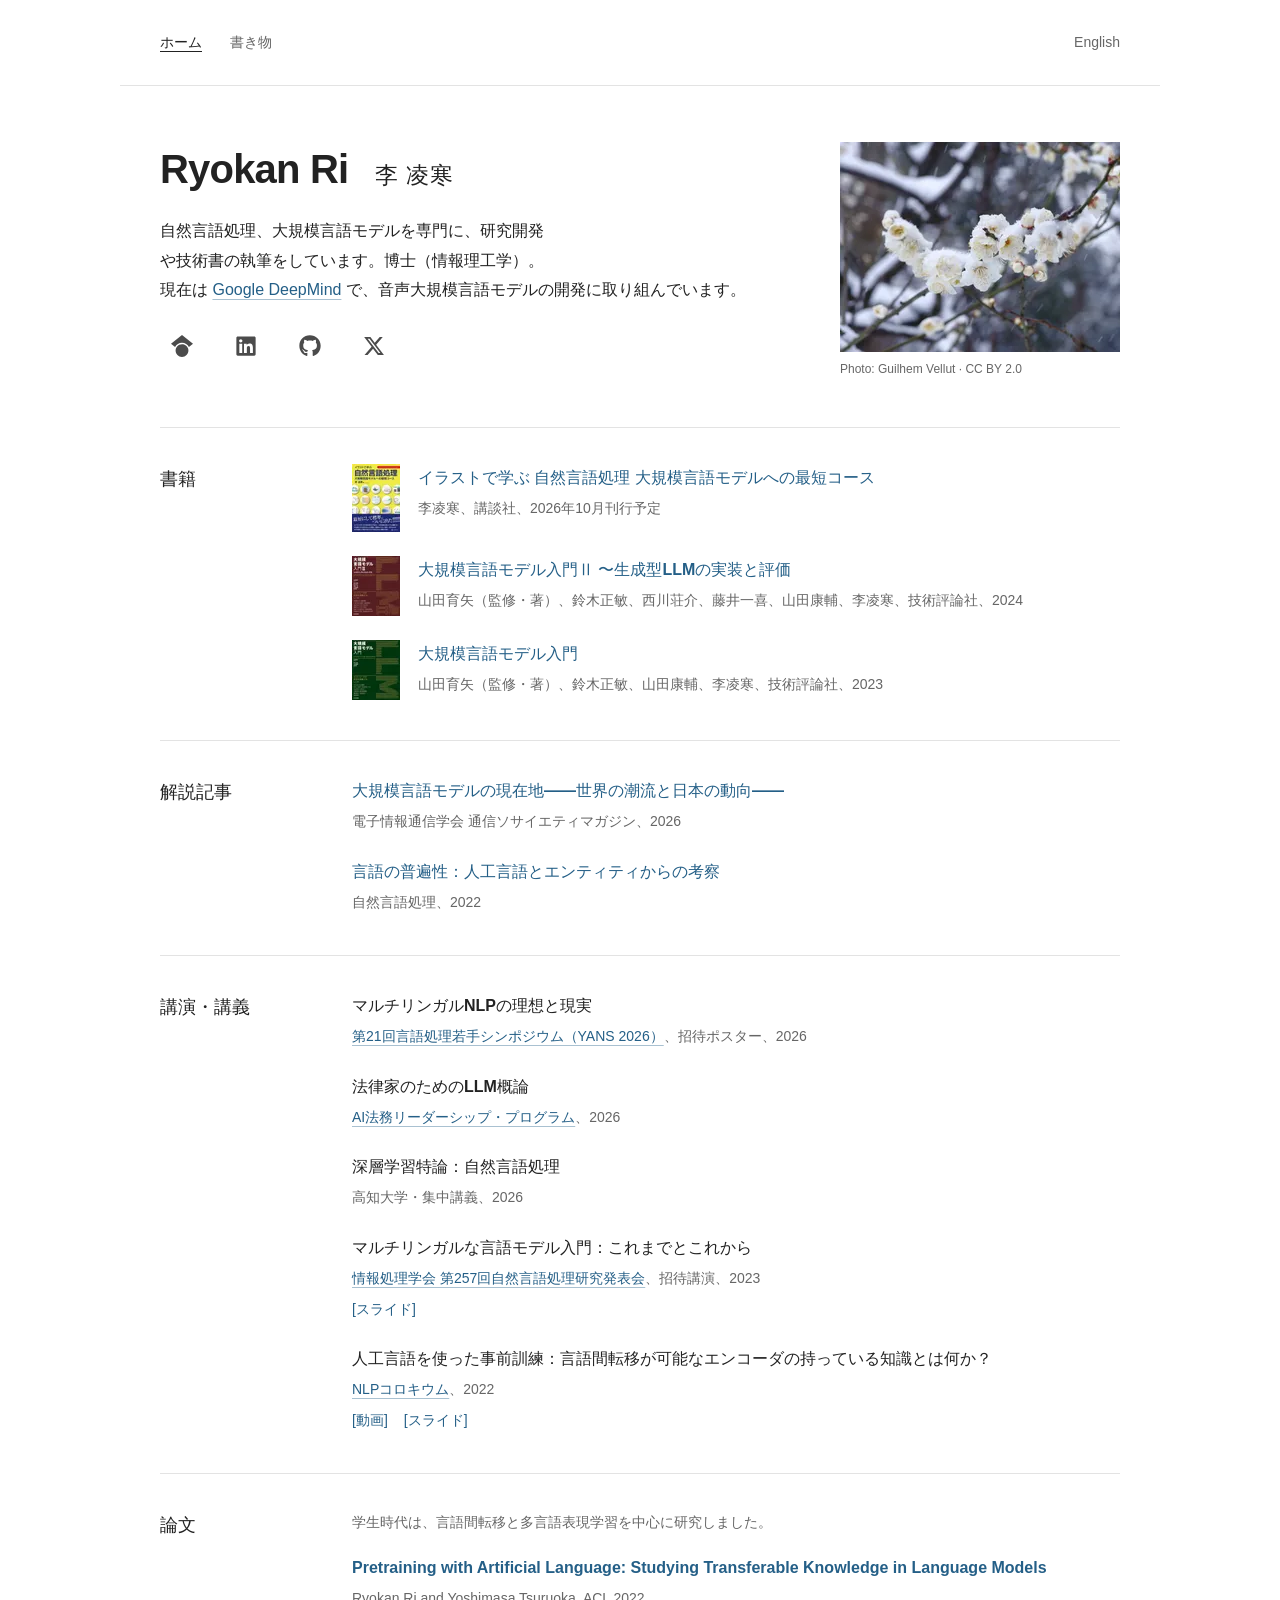
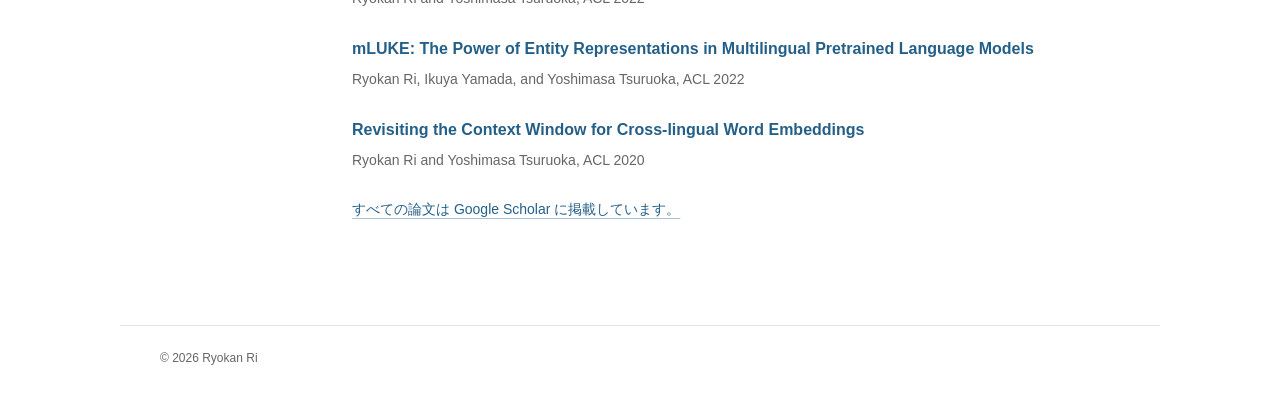
==== ja/index.html @ dd93c738 "Update site" ====
<!DOCTYPE html><html lang="ja"><head><meta charset="UTF-8"><meta name="viewport" content="width=device-width"><title>李 凌寒 — Ryokan Ri</title><meta name="description" content="自然言語処理、大規模言語モデルを専門に、研究開発や技術書の執筆をしています。博士（情報理工学）。 現在は Google DeepMind で、音声大規模言語モデルの開発に取り組んでいます。"><link rel="canonical" href="https://ryokan0123.github.io/ja/"><link rel="alternate" hreflang="ja" href="https://ryokan0123.github.io/ja/"><link rel="alternate" hreflang="en" href="https://ryokan0123.github.io/en/"><link rel="alternate" type="application/rss+xml" title="Ryokan Ri (ja)" href="/ja/rss.xml"><meta property="og:title" content="李 凌寒 — Ryokan Ri"><meta property="og:description" content="自然言語処理、大規模言語モデルを専門に、研究開発や技術書の執筆をしています。博士（情報理工学）。 現在は Google DeepMind で、音声大規模言語モデルの開発に取り組んでいます。"><meta property="og:type" content="website"><meta property="og:url" content="https://ryokan0123.github.io/ja/"><meta property="og:locale" content="ja_JP"><meta property="og:site_name" content="Ryokan Ri"><meta property="og:image" content="https://ryokan0123.github.io/social-card.jpg"><meta property="og:image:width" content="1200"><meta property="og:image:height" content="630"><meta property="og:image:alt" content="雪の積もった梅の花"><meta name="twitter:card" content="summary_large_image"><meta name="twitter:creator" content="@ryoNLP0123"><meta name="twitter:title" content="李 凌寒 — Ryokan Ri"><meta name="twitter:description" content="自然言語処理、大規模言語モデルを専門に、研究開発や技術書の執筆をしています。博士（情報理工学）。 現在は Google DeepMind で、音声大規模言語モデルの開発に取り組んでいます。"><meta name="twitter:image" content="https://ryokan0123.github.io/social-card.jpg"><meta name="twitter:image:alt" content="雪の積もった梅の花"><link rel="icon" href="/favicon.svg" type="image/svg+xml"><link rel="stylesheet" href="/_astro/Layout.KJzCfvJz.css"></head><body><a class="skip" href="#main">本文へスキップ</a><header class="site-header wrap"><nav aria-label="メインナビゲーション"><a href="/ja/" aria-current="page">ホーム</a><a href="/ja/blog/">書き物</a></nav><div class="language"><a href="/en/" lang="en" hreflang="en">English</a></div></header><main id="main" class="wrap"><section class="profile"><div class="profile-copy"><h1>Ryokan Ri <span lang="ja">李 凌寒</span></h1><p class="bio">自然言語処理、大規模言語モデルを専門に、研究開発や技術書の執筆をしています。博士（情報理工学）。<br>現在は <a href="https://deepmind.google/">Google DeepMind</a> で、音声大規模言語モデルの開発に取り組んでいます。</p><div class="profile-links"><a href="https://scholar.google.co.jp/citations?user=z9is5FAAAAAJ" aria-label="Google Scholar" title="Google Scholar"><img src="/icons/google-scholar.svg" width="22" height="22" alt="" aria-hidden="true"></a><a href="https://www.linkedin.com/in/ryokan-ri-b970a7250/" aria-label="LinkedIn" title="LinkedIn"><img src="/icons/linkedin.svg" width="22" height="22" alt="" aria-hidden="true"></a><a href="https://github.com/ryokan0123" aria-label="GitHub" title="GitHub"><img src="/icons/github.svg" width="22" height="22" alt="" aria-hidden="true"></a><a href="https://x.com/ryoNLP0123" aria-label="X (@ryoNLP0123)" title="X (@ryoNLP0123)"><img src="/icons/x-twitter.svg" width="22" height="22" alt="" aria-hidden="true"></a></div></div><figure class="profile-image"><img src="/_astro/korakuen-plum-snow-graded.u3Q5N37m_1MaWeJ.webp" srcset="/_astro/korakuen-plum-snow-graded.u3Q5N37m_1MaWeJ.webp 280w, /_astro/korakuen-plum-snow-graded.u3Q5N37m_2mPVVX.webp 560w, /_astro/korakuen-plum-snow-graded.u3Q5N37m_Z27Fc9J.webp 840w" alt="小石川後楽園で、雪をかぶった白い梅の花" sizes="(max-width: 600px) calc(100vw - 44px), 280px" fetchpriority="high" loading="eager" decoding="async" width="280" height="210" class="profile-photo"><figcaption><a href="https://commons.wikimedia.org/wiki/File:Flower_@_Snow_storm_@_Koishikawa_Korakuen_Garden_(12406756423).jpg">Photo: Guilhem Vellut</a> · <a href="https://creativecommons.org/licenses/by/2.0/">CC BY 2.0</a></figcaption></figure></section><section class="info-row"><h2>書籍</h2><ul class="work-list book-list" role="list"><li><a class="book-cover" href="https://www.hanmoto.com/bd/isbn/9784065447208" hreflang="ja" tabindex="-1" aria-hidden="true"><img src="/_astro/nlp-illustrated.Bupd7omd_Z1N3Xyx.webp" srcset="/_astro/nlp-illustrated.Bupd7omd_Z1N3Xyx.webp 48w, /_astro/nlp-illustrated.Bupd7omd_1gabrf.webp 96w, /_astro/nlp-illustrated.Bupd7omd_Z1RHoI9.webp 144w" alt sizes="48px" loading="lazy" decoding="async" width="48" height="68"></a><div class="book-copy"><a href="https://www.hanmoto.com/bd/isbn/9784065447208" hreflang="ja">イラストで学ぶ 自然言語処理 大規模言語モデルへの最短コース</a><span>李凌寒、講談社、2026年10月刊行予定</span></div></li><li><a class="book-cover" href="https://www.amazon.co.jp/dp/4297143933/" hreflang="ja" tabindex="-1" aria-hidden="true"><img src="/_astro/llm-intro-2.H6ZMBgvk_x1RK.webp" srcset="/_astro/llm-intro-2.H6ZMBgvk_x1RK.webp 48w, /_astro/llm-intro-2.H6ZMBgvk_Z1qo4Ua.webp 96w, /_astro/llm-intro-2.H6ZMBgvk_IJcm0.webp 144w" alt sizes="48px" loading="lazy" decoding="async" width="48" height="60"></a><div class="book-copy"><a href="https://www.amazon.co.jp/dp/4297143933/" hreflang="ja">大規模言語モデル入門Ⅱ 〜生成型LLMの実装と評価</a><span>山田育矢（監修・著）、鈴木正敏、西川荘介、藤井一喜、山田康輔、李凌寒、技術評論社、2024</span></div></li><li><a class="book-cover" href="https://www.amazon.co.jp/dp/4297136333/" hreflang="ja" tabindex="-1" aria-hidden="true"><img src="/_astro/llm-intro.CEmSDgpd_Z2pnvk8.webp" srcset="/_astro/llm-intro.CEmSDgpd_Z2pnvk8.webp 48w, /_astro/llm-intro.CEmSDgpd_Z1GHsi7.webp 96w, /_astro/llm-intro.CEmSDgpd_Z1Emo6G.webp 144w" alt sizes="48px" loading="lazy" decoding="async" width="48" height="60"></a><div class="book-copy"><a href="https://www.amazon.co.jp/dp/4297136333/" hreflang="ja">大規模言語モデル入門</a><span>山田育矢（監修・著）、鈴木正敏、山田康輔、李凌寒、技術評論社、2023</span></div></li></ul></section><section class="info-row"><h2>解説記事</h2><ul class="work-list" role="list"><li><a href="https://www.ieice.org/cs/cs-edit/magazine/number_77/036-042_kaisetu/kaisetu.html" hreflang="ja">大規模言語モデルの現在地――世界の潮流と日本の動向――</a><span>電子情報通信学会 通信ソサイエティマガジン、2026</span></li><li><a href="https://www.jstage.jst.go.jp/article/jnlp/29/3/29_997/_article/-char/ja" hreflang="en">言語の普遍性：人工言語とエンティティからの考察</a><span>自然言語処理、2022</span></li></ul></section><section class="info-row"><h2>講演・講義</h2><ul class="work-list" role="list"><li><strong>マルチリンガルNLPの理想と現実</strong><span><a href="https://yans.anlp.jp/entry/yans2026invitesession" hreflang="ja">第21回言語処理若手シンポジウム（YANS 2026）</a>、招待ポスター、2026</span></li><li><strong>法律家のためのLLM概論</strong><span><a href="https://sites.google.com/g.ecc.u-tokyo.ac.jp/ai-legal-leadership" hreflang="ja">AI法務リーダーシップ・プログラム</a>、2026</span></li><li><strong>深層学習特論：自然言語処理</strong><span>高知大学・集中講義、2026</span></li><li><strong>マルチリンガルな言語モデル入門：これまでとこれから</strong><span><a href="https://sites.google.com/sig-nl.ipsj.or.jp/sig-nl/%E7%A0%94%E7%A9%B6%E7%99%BA%E8%A1%A8%E4%BC%9A/NL257" hreflang="ja">情報処理学会 第257回自然言語処理研究発表会</a>、招待講演、2023</span><div class="work-links"><a href="https://speakerdeck.com/ryou0634/introduction-to-multilinugal-lm-nl" hreflang="ja">[スライド]</a></div></li><li><strong>人工言語を使った事前訓練：言語間転移が可能なエンコーダの持っている知識とは何か？</strong><span><a href="https://nlp-colloquium-jp.github.io/schedule/2022-09-14_ryokan-ri/" hreflang="ja">NLPコロキウム</a>、2022</span><div class="work-links"><a href="https://www.youtube.com/watch?v=sDbQGmpoZfc" hreflang="ja">[動画]</a><a href="https://speakerdeck.com/ryou0634/ren-gong-yan-yu-woshi-tutashi-qian-xun-lian-yan-yu-jian-zhuan-yi-gake-neng-naenkodanochi-tuteiruzhi-shi-tohahe-ka" hreflang="ja">[スライド]</a></div></li></ul></section><section class="info-row"><h2>論文</h2><div><p class="section-note">学生時代は、言語間転移と多言語表現学習を中心に研究しました。</p><ul class="work-list" role="list"><li><a href="https://aclanthology.org/2022.acl-long.504/" hreflang="en">Pretraining with Artificial Language: Studying Transferable Knowledge in Language Models</a><span>Ryokan Ri and Yoshimasa Tsuruoka, ACL 2022</span></li><li><a href="https://aclanthology.org/2022.acl-long.505/" hreflang="en">mLUKE: The Power of Entity Representations in Multilingual Pretrained Language Models</a><span>Ryokan Ri, Ikuya Yamada, and Yoshimasa Tsuruoka, ACL 2022</span></li><li><a href="https://aclanthology.org/2020.acl-main.94/" hreflang="en">Revisiting the Context Window for Cross-lingual Word Embeddings</a><span>Ryokan Ri and Yoshimasa Tsuruoka, ACL 2020</span></li></ul><p class="all-publications"><a href="https://scholar.google.co.jp/citations?user=z9is5FAAAAAJ">すべての論文は Google Scholar に掲載しています。</a></p></div></section></main><footer class="site-footer wrap"><span>© 2026 Ryokan Ri</span></footer></body></html>
---- _astro/Layout.KJzCfvJz.css ----
:root{--sans:-apple-system, BlinkMacSystemFont, "Helvetica Neue", Arial, "Hiragino Kaku Gothic ProN", "Yu Gothic", sans-serif;--ink:#222;--muted:#666;--line:#e3e3e3;--link:#245f87;font-family:var(--sans);color:var(--ink);font-synthesis:none;background:#fff;font-size:16px;line-height:1.75}*{box-sizing:border-box}body{margin:0}a{color:var(--link);text-underline-offset:4px;text-decoration-color:#a9c1d1}a:hover{text-decoration:underline}button,input{font:inherit}a:focus-visible,button:focus-visible,input:focus-visible{outline-offset:5px;outline:2px solid #59788c}h1,h2,h3,h4,p,figure{margin:0}img{max-width:100%}[hidden]{display:none!important}::selection{background:#e6edf1}.wrap{width:min(1040px,100%);margin-inline:auto;padding-inline:40px}.skip{z-index:20;background:#fff;padding:12px;position:absolute;top:-80px;left:16px}.skip:focus{top:12px}.site-header{border-bottom:1px solid var(--line);align-items:center;gap:36px;min-height:86px;display:flex}.site-header nav{gap:28px;display:flex}.site-header nav a,.language a{min-height:44px;color:var(--muted);align-items:center;font-size:14px;text-decoration:none;display:inline-flex}.site-header nav a[aria-current=page]{color:var(--ink);text-decoration:underline;text-decoration-color:var(--ink)}.language{color:var(--muted);margin-left:auto;font-size:12px}.site-header a:hover{color:var(--ink);text-decoration:underline}.site-footer{border-top:1px solid var(--line);color:var(--muted);margin-top:64px;padding-top:22px;padding-bottom:32px;font-size:12px}.profile{grid-template-columns:minmax(0,1fr) 280px;align-items:start;gap:48px;padding-block:56px 48px;display:grid}.profile h1{letter-spacing:-.8px;margin-bottom:16px;font-size:40px;font-weight:600;line-height:1.35}.profile h1 span{letter-spacing:.04em;white-space:nowrap;margin-left:16px;font-size:23px;font-weight:400}.affiliation{font-size:15px}.affiliation a{text-decoration:none}.bio{text-wrap:balance;max-width:40em;margin-top:20px;line-height:1.85}.profile-links{flex-wrap:wrap;gap:20px;margin-top:19px;font-size:13px;display:flex}.profile-links a{width:44px;height:44px;color:inherit;opacity:.7;justify-content:center;align-items:center;text-decoration:none;display:inline-flex}.profile-links a:hover,.profile-links a:focus-visible{opacity:1}.profile-links img{width:22px;height:22px;display:block}.profile-image{min-width:0}.profile-photo{width:100%;height:auto;display:block}.profile-image figcaption{color:var(--muted);margin-top:8px;font-size:12px;line-height:1.6}.profile-image figcaption a{color:inherit;text-decoration:none}.profile-image figcaption a:hover{text-decoration:underline}.info-row{border-top:1px solid var(--line);grid-template-columns:150px minmax(0,1fr);column-gap:42px;padding-block:36px 40px;display:grid}.info-row>h2{font-size:18px;font-weight:600;line-height:1.7}.info-row>div{min-width:0}.section-link{color:var(--muted);margin-top:20px;font-size:12px;display:inline-block}.project-grid{grid-template-columns:repeat(2,minmax(0,1fr));gap:26px 38px;display:grid}.project h3,.paper-row h3{font-size:15px;font-weight:600;line-height:1.6}.project h3 a,.paper-row h3 a{text-decoration:none}.project p,.paper-row p{color:var(--muted);margin-top:5px;font-size:13px;line-height:1.7}.work-list{min-width:0;margin:0;padding:0;list-style:none}.work-list li+li{margin-top:24px}.work-list li{overflow-wrap:anywhere}.work-list>li>a,.work-list>li>strong,.book-copy>a{font-size:16px;font-weight:600;line-height:1.65;text-decoration:none}.work-list span{color:var(--muted);margin-top:5px;font-size:14px;line-height:1.7;display:block}.book-list li{grid-template-columns:48px minmax(0,1fr);align-items:start;column-gap:18px;display:grid}.book-cover{line-height:0;display:block}.book-cover img{width:48px;height:auto;display:block}.book-copy{min-width:0}.section-note{color:var(--muted);margin-bottom:20px;font-size:14px}.all-publications{margin-top:24px;font-size:14px}.link-language{color:var(--muted);margin-left:6px;font-size:12px;font-weight:400}.work-links{flex-wrap:wrap;gap:16px;margin-top:6px;font-size:14px;display:flex}.work-links a{text-decoration:none}.paper-list{gap:23px;display:grid}.paper-row{grid-template-columns:46px minmax(0,1fr);gap:18px;display:grid}.year{color:var(--muted);font-variant-numeric:tabular-nums;font-size:12px}.post-list{display:grid}.post-row{border-top:1px solid var(--line);padding-block:25px}.post-row:first-child{border-top:0;padding-top:0}.post-row:last-child{padding-bottom:0}.post-date{color:var(--muted);margin-top:3px;font-size:12px;line-height:1.7}.badge{margin-top:3px;font-size:11px;display:block}.post-row h3{font-size:20px;font-weight:600;line-height:1.6}.post-row h3 a{text-decoration:none}.post-row p{color:var(--muted);margin-top:8px;font-size:15px;line-height:1.85}.page-heading{padding-block:48px 40px}.page-heading h1{letter-spacing:-.5px;font-size:32px;font-weight:600;line-height:1.45}.content-sections .info-row>h2{font-size:18px}.prose{overflow-wrap:anywhere;min-width:0;max-width:720px;font-size:15px;line-height:1.95}.prose p{margin-block:0 18px}.prose h2{margin:40px 0 18px;font-size:23px;font-weight:600;line-height:1.5}.prose h3{margin:30px 0 15px;font-size:19px;font-weight:600;line-height:1.6}.prose h4{margin:26px 0 12px;font-size:16px;font-weight:600;line-height:1.7}.prose>:first-child{margin-top:0}.prose>:last-child{margin-bottom:0}.prose li{margin-block:0 12px}.prose ul{margin-top:0;padding-left:20px}.prose img{height:auto;margin:20px 0;display:block}.prose .article-figure{margin:30px 0}.prose .article-figure img{width:100%;height:auto;margin:0}.prose .article-figure figcaption{color:var(--muted);font-family:var(--sans);text-align:center;margin-top:10px;font-size:13px;line-height:1.7}.prose .article-figure-cover{max-width:340px;margin-inline:auto}.prose .article-figure-illustration{max-width:480px;margin-inline:auto}.prose .footnotes{border-top:1px solid var(--line);margin-top:40px;padding-top:20px;font-size:14px}.prose .footnotes .sr-only{clip-path:inset(50%);white-space:nowrap;width:1px;height:1px;padding:0;position:absolute;overflow:hidden}.prose [id]{scroll-margin-top:24px}.prose code{background:#f5f5f5;padding:2px 4px;font-size:.9em}.prose pre{padding:20px;font-size:14px;overflow:auto}.prose pre code{background:0 0;padding:0}.prose blockquote{color:var(--muted);border-left:2px solid #ccc;margin-left:0;padding-left:22px}.prose .notice{font-family:var(--sans);color:var(--muted);margin-bottom:26px;font-size:12px}.article-heading{max-width:640px;margin-inline:auto;padding-bottom:34px}.article-heading h1{font-size:34px;line-height:1.5}.article-heading>p:not(.eyebrow){color:#666;text-wrap:balance;margin-top:16px;font-size:16px;line-height:1.8}.back-link{color:var(--muted);margin-bottom:24px;font-size:14px;text-decoration:none;display:inline-block}.eyebrow{color:var(--muted);margin-bottom:12px;font-size:14px;font-weight:400}.article-layout{border-top:1px solid var(--line);max-width:640px;margin-inline:auto;padding-top:30px}.article-layout .prose{text-align:left;font-size:1.125rem;line-height:2}.article-layout .prose>p{margin-block:0 32px}.article-layout .prose h2{margin-top:56px}.article-layout .prose h3{margin-top:40px}.article-layout .prose:lang(en){font-family:Georgia,Times New Roman,serif;font-size:18px;line-height:1.8}.article-layout .prose h2,.article-layout .prose h3{font-family:var(--sans)}.article-share{border-top:1px solid var(--line);font-family:var(--sans);margin-top:52px;padding-top:18px;font-size:13px}.article-share a{min-height:36px;color:var(--ink);border:1px solid #cfd6da;align-items:center;gap:8px;padding:6px 13px;text-decoration:none;display:inline-flex}.article-share a:hover{border-color:var(--ink);text-decoration:none}.article-share img{width:14px;height:14px;margin:0;display:block}.text-link{font-size:14px}@media (width<=800px){.wrap{padding-inline:28px}.profile{grid-template-columns:minmax(0,1fr) 220px;gap:32px}.profile h1 span{margin:8px 0 0;display:block}.info-row{grid-template-columns:112px minmax(0,1fr);gap:28px}}@media (width<=600px){.wrap{padding-inline:22px}.site-header{gap:20px;min-height:70px}.language{text-align:right}.site-header nav{gap:26px}.profile{grid-template-columns:minmax(0,1fr);gap:20px;padding-block:32px}.profile-copy{gap:16px;display:grid}.profile h1{grid-column:1;margin:0;font-size:32px}.profile h1 span{margin:0 0 0 12px;font-size:18px;display:inline-block}.profile-image{width:100%}.profile-photo{aspect-ratio:16/9;object-fit:cover;object-position:center 48%}.affiliation,.bio,.profile-links{grid-column:1/-1;margin:0}.affiliation{font-size:14px}.bio{font-size:16px}.profile-links{gap:20px;font-size:12px}.info-row{grid-template-columns:1fr;gap:18px;padding-block:28px 32px}.info-row>h2{font-size:18px}.work-list li+li{margin-top:22px}.project-grid{gap:25px 24px}.post-row{padding-block:22px}.badge{margin:0}.post-row h3{font-size:19px}.page-heading{padding-block:34px 30px}.page-heading h1{font-size:28px}.prose{font-size:14px}.article-heading h1{font-size:27px}.article-heading>p:not(.eyebrow){font-size:16px}.article-layout{padding-top:24px}.article-layout .prose{font-size:1.0625rem;line-height:2}.site-footer{margin-top:36px;font-size:11px}}@media (prefers-reduced-motion:reduce){*{scroll-behavior:auto!important;transition:none!important}}
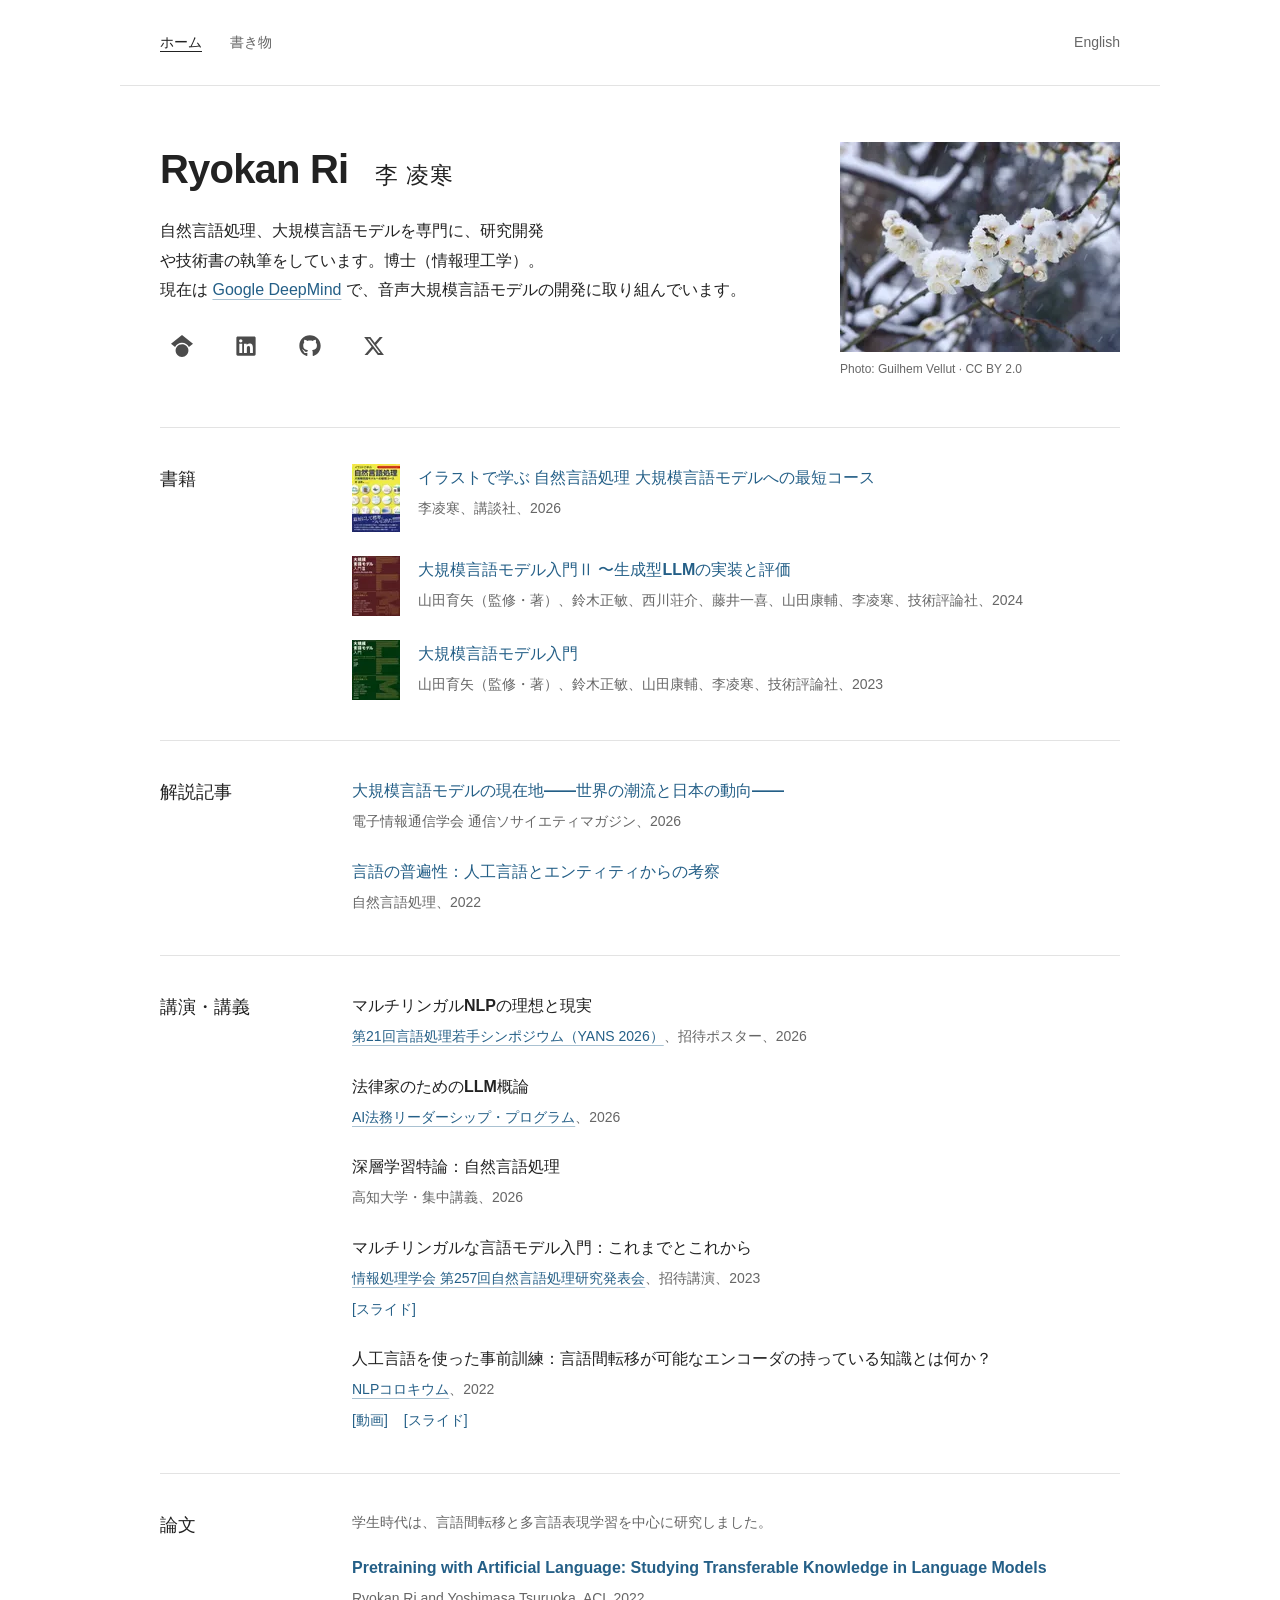
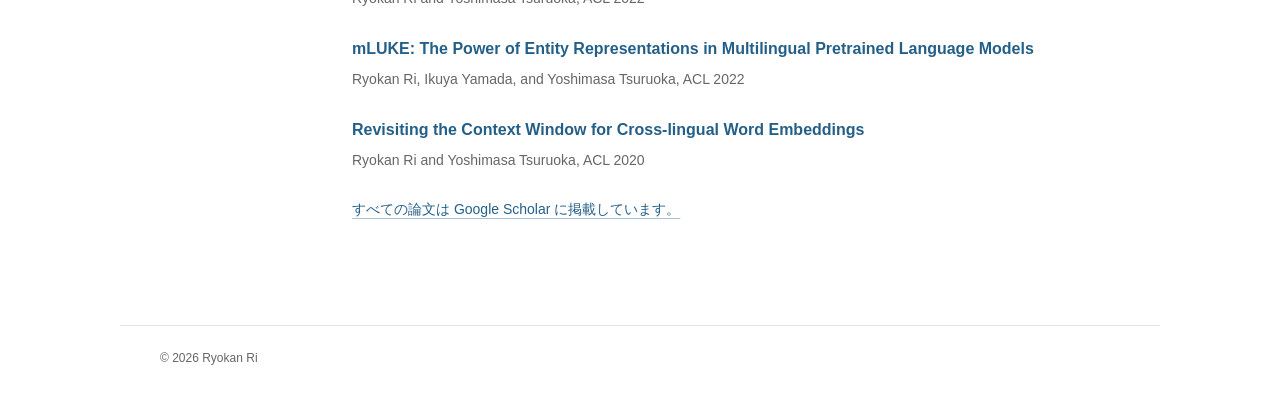
==== commit 51a8b153: "Update site" ====
--- a/ja/index.html
+++ b/ja/index.html
@@ -1 +1 @@
-<!DOCTYPE html><html lang="ja"><head><meta charset="UTF-8"><meta name="viewport" content="width=device-width"><title>李 凌寒 — Ryokan Ri</title><meta name="description" content="自然言語処理、大規模言語モデルを専門に、研究開発や技術書の執筆をしています。博士（情報理工学）。 現在は Google DeepMind で、音声大規模言語モデルの開発に取り組んでいます。"><link rel="canonical" href="https://ryokan0123.github.io/ja/"><link rel="alternate" hreflang="ja" href="https://ryokan0123.github.io/ja/"><link rel="alternate" hreflang="en" href="https://ryokan0123.github.io/en/"><link rel="alternate" type="application/rss+xml" title="Ryokan Ri (ja)" href="/ja/rss.xml"><meta property="og:title" content="李 凌寒 — Ryokan Ri"><meta property="og:description" content="自然言語処理、大規模言語モデルを専門に、研究開発や技術書の執筆をしています。博士（情報理工学）。 現在は Google DeepMind で、音声大規模言語モデルの開発に取り組んでいます。"><meta property="og:type" content="website"><meta property="og:url" content="https://ryokan0123.github.io/ja/"><meta property="og:locale" content="ja_JP"><meta property="og:site_name" content="Ryokan Ri"><meta property="og:image" content="https://ryokan0123.github.io/social-card.jpg"><meta property="og:image:width" content="1200"><meta property="og:image:height" content="630"><meta property="og:image:alt" content="雪の積もった梅の花"><meta name="twitter:card" content="summary_large_image"><meta name="twitter:creator" content="@ryoNLP0123"><meta name="twitter:title" content="李 凌寒 — Ryokan Ri"><meta name="twitter:description" content="自然言語処理、大規模言語モデルを専門に、研究開発や技術書の執筆をしています。博士（情報理工学）。 現在は Google DeepMind で、音声大規模言語モデルの開発に取り組んでいます。"><meta name="twitter:image" content="https://ryokan0123.github.io/social-card.jpg"><meta name="twitter:image:alt" content="雪の積もった梅の花"><link rel="icon" href="/favicon.svg" type="image/svg+xml"><link rel="stylesheet" href="/_astro/Layout.KJzCfvJz.css"></head><body><a class="skip" href="#main">本文へスキップ</a><header class="site-header wrap"><nav aria-label="メインナビゲーション"><a href="/ja/" aria-current="page">ホーム</a><a href="/ja/blog/">書き物</a></nav><div class="language"><a href="/en/" lang="en" hreflang="en">English</a></div></header><main id="main" class="wrap"><section class="profile"><div class="profile-copy"><h1>Ryokan Ri <span lang="ja">李 凌寒</span></h1><p class="bio">自然言語処理、大規模言語モデルを専門に、研究開発や技術書の執筆をしています。博士（情報理工学）。<br>現在は <a href="https://deepmind.google/">Google DeepMind</a> で、音声大規模言語モデルの開発に取り組んでいます。</p><div class="profile-links"><a href="https://scholar.google.co.jp/citations?user=z9is5FAAAAAJ" aria-label="Google Scholar" title="Google Scholar"><img src="/icons/google-scholar.svg" width="22" height="22" alt="" aria-hidden="true"></a><a href="https://www.linkedin.com/in/ryokan-ri-b970a7250/" aria-label="LinkedIn" title="LinkedIn"><img src="/icons/linkedin.svg" width="22" height="22" alt="" aria-hidden="true"></a><a href="https://github.com/ryokan0123" aria-label="GitHub" title="GitHub"><img src="/icons/github.svg" width="22" height="22" alt="" aria-hidden="true"></a><a href="https://x.com/ryoNLP0123" aria-label="X (@ryoNLP0123)" title="X (@ryoNLP0123)"><img src="/icons/x-twitter.svg" width="22" height="22" alt="" aria-hidden="true"></a></div></div><figure class="profile-image"><img src="/_astro/korakuen-plum-snow-graded.u3Q5N37m_1MaWeJ.webp" srcset="/_astro/korakuen-plum-snow-graded.u3Q5N37m_1MaWeJ.webp 280w, /_astro/korakuen-plum-snow-graded.u3Q5N37m_2mPVVX.webp 560w, /_astro/korakuen-plum-snow-graded.u3Q5N37m_Z27Fc9J.webp 840w" alt="小石川後楽園で、雪をかぶった白い梅の花" sizes="(max-width: 600px) calc(100vw - 44px), 280px" fetchpriority="high" loading="eager" decoding="async" width="280" height="210" class="profile-photo"><figcaption><a href="https://commons.wikimedia.org/wiki/File:Flower_@_Snow_storm_@_Koishikawa_Korakuen_Garden_(12406756423).jpg">Photo: Guilhem Vellut</a> · <a href="https://creativecommons.org/licenses/by/2.0/">CC BY 2.0</a></figcaption></figure></section><section class="info-row"><h2>書籍</h2><ul class="work-list book-list" role="list"><li><a class="book-cover" href="https://www.hanmoto.com/bd/isbn/9784065447208" hreflang="ja" tabindex="-1" aria-hidden="true"><img src="/_astro/nlp-illustrated.Bupd7omd_Z1N3Xyx.webp" srcset="/_astro/nlp-illustrated.Bupd7omd_Z1N3Xyx.webp 48w, /_astro/nlp-illustrated.Bupd7omd_1gabrf.webp 96w, /_astro/nlp-illustrated.Bupd7omd_Z1RHoI9.webp 144w" alt sizes="48px" loading="lazy" decoding="async" width="48" height="68"></a><div class="book-copy"><a href="https://www.hanmoto.com/bd/isbn/9784065447208" hreflang="ja">イラストで学ぶ 自然言語処理 大規模言語モデルへの最短コース</a><span>李凌寒、講談社、2026年10月刊行予定</span></div></li><li><a class="book-cover" href="https://www.amazon.co.jp/dp/4297143933/" hreflang="ja" tabindex="-1" aria-hidden="true"><img src="/_astro/llm-intro-2.H6ZMBgvk_x1RK.webp" srcset="/_astro/llm-intro-2.H6ZMBgvk_x1RK.webp 48w, /_astro/llm-intro-2.H6ZMBgvk_Z1qo4Ua.webp 96w, /_astro/llm-intro-2.H6ZMBgvk_IJcm0.webp 144w" alt sizes="48px" loading="lazy" decoding="async" width="48" height="60"></a><div class="book-copy"><a href="https://www.amazon.co.jp/dp/4297143933/" hreflang="ja">大規模言語モデル入門Ⅱ 〜生成型LLMの実装と評価</a><span>山田育矢（監修・著）、鈴木正敏、西川荘介、藤井一喜、山田康輔、李凌寒、技術評論社、2024</span></div></li><li><a class="book-cover" href="https://www.amazon.co.jp/dp/4297136333/" hreflang="ja" tabindex="-1" aria-hidden="true"><img src="/_astro/llm-intro.CEmSDgpd_Z2pnvk8.webp" srcset="/_astro/llm-intro.CEmSDgpd_Z2pnvk8.webp 48w, /_astro/llm-intro.CEmSDgpd_Z1GHsi7.webp 96w, /_astro/llm-intro.CEmSDgpd_Z1Emo6G.webp 144w" alt sizes="48px" loading="lazy" decoding="async" width="48" height="60"></a><div class="book-copy"><a href="https://www.amazon.co.jp/dp/4297136333/" hreflang="ja">大規模言語モデル入門</a><span>山田育矢（監修・著）、鈴木正敏、山田康輔、李凌寒、技術評論社、2023</span></div></li></ul></section><section class="info-row"><h2>解説記事</h2><ul class="work-list" role="list"><li><a href="https://www.ieice.org/cs/cs-edit/magazine/number_77/036-042_kaisetu/kaisetu.html" hreflang="ja">大規模言語モデルの現在地――世界の潮流と日本の動向――</a><span>電子情報通信学会 通信ソサイエティマガジン、2026</span></li><li><a href="https://www.jstage.jst.go.jp/article/jnlp/29/3/29_997/_article/-char/ja" hreflang="en">言語の普遍性：人工言語とエンティティからの考察</a><span>自然言語処理、2022</span></li></ul></section><section class="info-row"><h2>講演・講義</h2><ul class="work-list" role="list"><li><strong>マルチリンガルNLPの理想と現実</strong><span><a href="https://yans.anlp.jp/entry/yans2026invitesession" hreflang="ja">第21回言語処理若手シンポジウム（YANS 2026）</a>、招待ポスター、2026</span></li><li><strong>法律家のためのLLM概論</strong><span><a href="https://sites.google.com/g.ecc.u-tokyo.ac.jp/ai-legal-leadership" hreflang="ja">AI法務リーダーシップ・プログラム</a>、2026</span></li><li><strong>深層学習特論：自然言語処理</strong><span>高知大学・集中講義、2026</span></li><li><strong>マルチリンガルな言語モデル入門：これまでとこれから</strong><span><a href="https://sites.google.com/sig-nl.ipsj.or.jp/sig-nl/%E7%A0%94%E7%A9%B6%E7%99%BA%E8%A1%A8%E4%BC%9A/NL257" hreflang="ja">情報処理学会 第257回自然言語処理研究発表会</a>、招待講演、2023</span><div class="work-links"><a href="https://speakerdeck.com/ryou0634/introduction-to-multilinugal-lm-nl" hreflang="ja">[スライド]</a></div></li><li><strong>人工言語を使った事前訓練：言語間転移が可能なエンコーダの持っている知識とは何か？</strong><span><a href="https://nlp-colloquium-jp.github.io/schedule/2022-09-14_ryokan-ri/" hreflang="ja">NLPコロキウム</a>、2022</span><div class="work-links"><a href="https://www.youtube.com/watch?v=sDbQGmpoZfc" hreflang="ja">[動画]</a><a href="https://speakerdeck.com/ryou0634/ren-gong-yan-yu-woshi-tutashi-qian-xun-lian-yan-yu-jian-zhuan-yi-gake-neng-naenkodanochi-tuteiruzhi-shi-tohahe-ka" hreflang="ja">[スライド]</a></div></li></ul></section><section class="info-row"><h2>論文</h2><div><p class="section-note">学生時代は、言語間転移と多言語表現学習を中心に研究しました。</p><ul class="work-list" role="list"><li><a href="https://aclanthology.org/2022.acl-long.504/" hreflang="en">Pretraining with Artificial Language: Studying Transferable Knowledge in Language Models</a><span>Ryokan Ri and Yoshimasa Tsuruoka, ACL 2022</span></li><li><a href="https://aclanthology.org/2022.acl-long.505/" hreflang="en">mLUKE: The Power of Entity Representations in Multilingual Pretrained Language Models</a><span>Ryokan Ri, Ikuya Yamada, and Yoshimasa Tsuruoka, ACL 2022</span></li><li><a href="https://aclanthology.org/2020.acl-main.94/" hreflang="en">Revisiting the Context Window for Cross-lingual Word Embeddings</a><span>Ryokan Ri and Yoshimasa Tsuruoka, ACL 2020</span></li></ul><p class="all-publications"><a href="https://scholar.google.co.jp/citations?user=z9is5FAAAAAJ">すべての論文は Google Scholar に掲載しています。</a></p></div></section></main><footer class="site-footer wrap"><span>© 2026 Ryokan Ri</span></footer></body></html>+<!DOCTYPE html><html lang="ja"><head><meta charset="UTF-8"><meta name="viewport" content="width=device-width"><title>李 凌寒 — Ryokan Ri</title><meta name="description" content="自然言語処理、大規模言語モデルを専門に、研究開発や技術書の執筆をしています。博士（情報理工学）。 現在は Google DeepMind で、音声大規模言語モデルの開発に取り組んでいます。"><link rel="canonical" href="https://ryokan0123.github.io/ja/"><link rel="alternate" hreflang="ja" href="https://ryokan0123.github.io/ja/"><link rel="alternate" hreflang="en" href="https://ryokan0123.github.io/en/"><link rel="alternate" type="application/rss+xml" title="Ryokan Ri (ja)" href="/ja/rss.xml"><meta property="og:title" content="李 凌寒 — Ryokan Ri"><meta property="og:description" content="自然言語処理、大規模言語モデルを専門に、研究開発や技術書の執筆をしています。博士（情報理工学）。 現在は Google DeepMind で、音声大規模言語モデルの開発に取り組んでいます。"><meta property="og:type" content="website"><meta property="og:url" content="https://ryokan0123.github.io/ja/"><meta property="og:locale" content="ja_JP"><meta property="og:site_name" content="Ryokan Ri"><meta property="og:image" content="https://ryokan0123.github.io/social-card.jpg"><meta property="og:image:width" content="1200"><meta property="og:image:height" content="630"><meta property="og:image:alt" content="雪の積もった梅の花"><meta name="twitter:card" content="summary_large_image"><meta name="twitter:creator" content="@ryoNLP0123"><meta name="twitter:title" content="李 凌寒 — Ryokan Ri"><meta name="twitter:description" content="自然言語処理、大規模言語モデルを専門に、研究開発や技術書の執筆をしています。博士（情報理工学）。 現在は Google DeepMind で、音声大規模言語モデルの開発に取り組んでいます。"><meta name="twitter:image" content="https://ryokan0123.github.io/social-card.jpg"><meta name="twitter:image:alt" content="雪の積もった梅の花"><link rel="icon" href="/favicon.svg" type="image/svg+xml"><link rel="stylesheet" href="/_astro/Layout.CGvhS2yV.css"></head><body><a class="skip" href="#main">本文へスキップ</a><header class="site-header wrap"><nav aria-label="メインナビゲーション"><a href="/ja/" aria-current="page">ホーム</a><a href="/ja/blog/">書き物</a></nav><div class="language"><a href="/en/" lang="en" hreflang="en">English</a></div></header><main id="main" class="wrap"><section class="profile"><div class="profile-copy"><h1>Ryokan Ri <span lang="ja">李 凌寒</span></h1><p class="bio">自然言語処理、大規模言語モデルを専門に、研究開発や技術書の執筆をしています。博士（情報理工学）。<br>現在は <a href="https://deepmind.google/">Google DeepMind</a> で、音声大規模言語モデルの開発に取り組んでいます。</p><div class="profile-links"><a href="https://scholar.google.co.jp/citations?user=z9is5FAAAAAJ" aria-label="Google Scholar" title="Google Scholar"><img src="/icons/google-scholar.svg" width="22" height="22" alt="" aria-hidden="true"></a><a href="https://www.linkedin.com/in/ryokan-ri-b970a7250/" aria-label="LinkedIn" title="LinkedIn"><img src="/icons/linkedin.svg" width="22" height="22" alt="" aria-hidden="true"></a><a href="https://github.com/ryokan0123" aria-label="GitHub" title="GitHub"><img src="/icons/github.svg" width="22" height="22" alt="" aria-hidden="true"></a><a href="https://x.com/ryoNLP0123" aria-label="X (@ryoNLP0123)" title="X (@ryoNLP0123)"><img src="/icons/x-twitter.svg" width="22" height="22" alt="" aria-hidden="true"></a></div></div><figure class="profile-image"><img src="/_astro/korakuen-plum-snow-graded.u3Q5N37m_1MaWeJ.webp" srcset="/_astro/korakuen-plum-snow-graded.u3Q5N37m_1MaWeJ.webp 280w, /_astro/korakuen-plum-snow-graded.u3Q5N37m_2mPVVX.webp 560w, /_astro/korakuen-plum-snow-graded.u3Q5N37m_Z27Fc9J.webp 840w" alt="小石川後楽園で、雪をかぶった白い梅の花" sizes="(max-width: 600px) calc(100vw - 44px), 280px" fetchpriority="high" loading="eager" decoding="async" width="280" height="210" class="profile-photo"><figcaption><a href="https://commons.wikimedia.org/wiki/File:Flower_@_Snow_storm_@_Koishikawa_Korakuen_Garden_(12406756423).jpg">Photo: Guilhem Vellut</a> · <a href="https://creativecommons.org/licenses/by/2.0/">CC BY 2.0</a></figcaption></figure></section><section class="info-row"><h2>書籍</h2><ul class="work-list book-list" role="list"><li><a class="book-cover" href="https://www.hanmoto.com/bd/isbn/9784065447208" hreflang="ja" tabindex="-1" aria-hidden="true"><img src="/_astro/nlp-illustrated.Bupd7omd_Z1N3Xyx.webp" srcset="/_astro/nlp-illustrated.Bupd7omd_Z1N3Xyx.webp 48w, /_astro/nlp-illustrated.Bupd7omd_1gabrf.webp 96w, /_astro/nlp-illustrated.Bupd7omd_Z1RHoI9.webp 144w" alt sizes="48px" loading="lazy" decoding="async" width="48" height="68"></a><div class="book-copy"><a href="https://www.hanmoto.com/bd/isbn/9784065447208" hreflang="ja">イラストで学ぶ 自然言語処理 大規模言語モデルへの最短コース</a><span>李凌寒、講談社、2026</span></div></li><li><a class="book-cover" href="https://www.amazon.co.jp/dp/4297143933/" hreflang="ja" tabindex="-1" aria-hidden="true"><img src="/_astro/llm-intro-2.H6ZMBgvk_x1RK.webp" srcset="/_astro/llm-intro-2.H6ZMBgvk_x1RK.webp 48w, /_astro/llm-intro-2.H6ZMBgvk_Z1qo4Ua.webp 96w, /_astro/llm-intro-2.H6ZMBgvk_IJcm0.webp 144w" alt sizes="48px" loading="lazy" decoding="async" width="48" height="60"></a><div class="book-copy"><a href="https://www.amazon.co.jp/dp/4297143933/" hreflang="ja">大規模言語モデル入門Ⅱ 〜生成型LLMの実装と評価</a><span>山田育矢（監修・著）、鈴木正敏、西川荘介、藤井一喜、山田康輔、李凌寒、技術評論社、2024</span></div></li><li><a class="book-cover" href="https://www.amazon.co.jp/dp/4297136333/" hreflang="ja" tabindex="-1" aria-hidden="true"><img src="/_astro/llm-intro.CEmSDgpd_Z2pnvk8.webp" srcset="/_astro/llm-intro.CEmSDgpd_Z2pnvk8.webp 48w, /_astro/llm-intro.CEmSDgpd_Z1GHsi7.webp 96w, /_astro/llm-intro.CEmSDgpd_Z1Emo6G.webp 144w" alt sizes="48px" loading="lazy" decoding="async" width="48" height="60"></a><div class="book-copy"><a href="https://www.amazon.co.jp/dp/4297136333/" hreflang="ja">大規模言語モデル入門</a><span>山田育矢（監修・著）、鈴木正敏、山田康輔、李凌寒、技術評論社、2023</span></div></li></ul></section><section class="info-row"><h2>解説記事</h2><ul class="work-list" role="list"><li><a href="https://www.ieice.org/cs/cs-edit/magazine/number_77/036-042_kaisetu/kaisetu.html" hreflang="ja">大規模言語モデルの現在地――世界の潮流と日本の動向――</a><span>電子情報通信学会 通信ソサイエティマガジン、2026</span></li><li><a href="https://www.jstage.jst.go.jp/article/jnlp/29/3/29_997/_article/-char/ja" hreflang="en">言語の普遍性：人工言語とエンティティからの考察</a><span>自然言語処理、2022</span></li></ul></section><section class="info-row"><h2>講演・講義</h2><ul class="work-list" role="list"><li><strong>マルチリンガルNLPの理想と現実</strong><span><a href="https://yans.anlp.jp/entry/yans2026invitesession" hreflang="ja">第21回言語処理若手シンポジウム（YANS 2026）</a>、招待ポスター、2026</span></li><li><strong>法律家のためのLLM概論</strong><span><a href="https://sites.google.com/g.ecc.u-tokyo.ac.jp/ai-legal-leadership" hreflang="ja">AI法務リーダーシップ・プログラム</a>、2026</span></li><li><strong>深層学習特論：自然言語処理</strong><span>高知大学・集中講義、2026</span></li><li><strong>マルチリンガルな言語モデル入門：これまでとこれから</strong><span><a href="https://sites.google.com/sig-nl.ipsj.or.jp/sig-nl/%E7%A0%94%E7%A9%B6%E7%99%BA%E8%A1%A8%E4%BC%9A/NL257" hreflang="ja">情報処理学会 第257回自然言語処理研究発表会</a>、招待講演、2023</span><div class="work-links"><a href="https://speakerdeck.com/ryou0634/introduction-to-multilinugal-lm-nl" hreflang="ja">[スライド]</a></div></li><li><strong>人工言語を使った事前訓練：言語間転移が可能なエンコーダの持っている知識とは何か？</strong><span><a href="https://nlp-colloquium-jp.github.io/schedule/2022-09-14_ryokan-ri/" hreflang="ja">NLPコロキウム</a>、2022</span><div class="work-links"><a href="https://www.youtube.com/watch?v=sDbQGmpoZfc" hreflang="ja">[動画]</a><a href="https://speakerdeck.com/ryou0634/ren-gong-yan-yu-woshi-tutashi-qian-xun-lian-yan-yu-jian-zhuan-yi-gake-neng-naenkodanochi-tuteiruzhi-shi-tohahe-ka" hreflang="ja">[スライド]</a></div></li></ul></section><section class="info-row"><h2>論文</h2><div><p class="section-note">学生時代は、言語間転移と多言語表現学習を中心に研究しました。</p><ul class="work-list" role="list"><li><a href="https://aclanthology.org/2022.acl-long.504/" hreflang="en">Pretraining with Artificial Language: Studying Transferable Knowledge in Language Models</a><span>Ryokan Ri and Yoshimasa Tsuruoka, ACL 2022</span></li><li><a href="https://aclanthology.org/2022.acl-long.505/" hreflang="en">mLUKE: The Power of Entity Representations in Multilingual Pretrained Language Models</a><span>Ryokan Ri, Ikuya Yamada, and Yoshimasa Tsuruoka, ACL 2022</span></li><li><a href="https://aclanthology.org/2020.acl-main.94/" hreflang="en">Revisiting the Context Window for Cross-lingual Word Embeddings</a><span>Ryokan Ri and Yoshimasa Tsuruoka, ACL 2020</span></li></ul><p class="all-publications"><a href="https://scholar.google.co.jp/citations?user=z9is5FAAAAAJ">すべての論文は Google Scholar に掲載しています。</a></p></div></section></main><footer class="site-footer wrap"><span>© 2026 Ryokan Ri</span></footer></body></html>
--- a/_astro/Layout.CGvhS2yV.css
+++ b/_astro/Layout.CGvhS2yV.css
@@ -0,0 +1 @@
+:root{--sans:-apple-system, BlinkMacSystemFont, "Helvetica Neue", Arial, "Hiragino Kaku Gothic ProN", "Yu Gothic", sans-serif;--ink:#222;--muted:#666;--line:#e3e3e3;--link:#245f87;font-family:var(--sans);color:var(--ink);font-synthesis:none;background:#fff;font-size:16px;line-height:1.75}*{box-sizing:border-box}body{margin:0}a{color:var(--link);text-underline-offset:4px;text-decoration-color:#a9c1d1}a:hover{text-decoration:underline}button,input{font:inherit}a:focus-visible,button:focus-visible,input:focus-visible{outline-offset:5px;outline:2px solid #59788c}h1,h2,h3,h4,p,figure{margin:0}img{max-width:100%}[hidden]{display:none!important}::selection{background:#e6edf1}.wrap{width:min(1040px,100%);margin-inline:auto;padding-inline:40px}.skip{z-index:20;background:#fff;padding:12px;position:absolute;top:-80px;left:16px}.skip:focus{top:12px}.site-header{border-bottom:1px solid var(--line);align-items:center;gap:36px;min-height:86px;display:flex}.site-header nav{gap:28px;display:flex}.site-header nav a,.language a{min-height:44px;color:var(--muted);align-items:center;font-size:14px;text-decoration:none;display:inline-flex}.site-header nav a[aria-current=page]{color:var(--ink);text-decoration:underline;text-decoration-color:var(--ink)}.language{color:var(--muted);margin-left:auto;font-size:12px}.site-header a:hover{color:var(--ink);text-decoration:underline}.site-footer{border-top:1px solid var(--line);color:var(--muted);margin-top:64px;padding-top:22px;padding-bottom:32px;font-size:12px}.profile{grid-template-columns:minmax(0,1fr) 280px;align-items:start;gap:48px;padding-block:56px 48px;display:grid}.profile h1{letter-spacing:-.8px;margin-bottom:16px;font-size:40px;font-weight:600;line-height:1.35}.profile h1 span{letter-spacing:.04em;white-space:nowrap;margin-left:16px;font-size:23px;font-weight:400}.affiliation{font-size:15px}.affiliation a{text-decoration:none}.bio{text-wrap:balance;max-width:40em;margin-top:20px;line-height:1.85}.profile-links{flex-wrap:wrap;gap:20px;margin-top:19px;font-size:13px;display:flex}.profile-links a{width:44px;height:44px;color:inherit;opacity:.7;justify-content:center;align-items:center;text-decoration:none;display:inline-flex}.profile-links a:hover,.profile-links a:focus-visible{opacity:1}.profile-links img{width:22px;height:22px;display:block}.profile-image{min-width:0}.profile-photo{width:100%;height:auto;display:block}.profile-image figcaption{color:var(--muted);margin-top:8px;font-size:12px;line-height:1.6}.profile-image figcaption a{color:inherit;text-decoration:none}.profile-image figcaption a:hover{text-decoration:underline}.info-row{border-top:1px solid var(--line);grid-template-columns:150px minmax(0,1fr);column-gap:42px;padding-block:36px 40px;display:grid}.info-row>h2{font-size:18px;font-weight:600;line-height:1.7}.info-row>div{min-width:0}.section-link{color:var(--muted);margin-top:20px;font-size:12px;display:inline-block}.project-grid{grid-template-columns:repeat(2,minmax(0,1fr));gap:26px 38px;display:grid}.project h3,.paper-row h3{font-size:15px;font-weight:600;line-height:1.6}.project h3 a,.paper-row h3 a{text-decoration:none}.project p,.paper-row p{color:var(--muted);margin-top:5px;font-size:13px;line-height:1.7}.work-list{min-width:0;margin:0;padding:0;list-style:none}.work-list li+li{margin-top:24px}.work-list li{overflow-wrap:anywhere}.work-list>li>a,.work-list>li>strong,.book-copy>a{font-size:16px;font-weight:600;line-height:1.65;text-decoration:none}.work-list span{color:var(--muted);margin-top:5px;font-size:14px;line-height:1.7;display:block}.book-list li{grid-template-columns:48px minmax(0,1fr);align-items:start;column-gap:18px;display:grid}.book-cover{line-height:0;display:block}.book-cover img{width:48px;height:auto;display:block}.book-copy{min-width:0}.section-note{color:var(--muted);margin-bottom:20px;font-size:14px}.all-publications{margin-top:24px;font-size:14px}.link-language{color:var(--muted);margin-left:6px;font-size:12px;font-weight:400}.work-links{flex-wrap:wrap;gap:16px;margin-top:6px;font-size:14px;display:flex}.work-links a{text-decoration:none}.paper-list{gap:23px;display:grid}.paper-row{grid-template-columns:46px minmax(0,1fr);gap:18px;display:grid}.year{color:var(--muted);font-variant-numeric:tabular-nums;font-size:12px}.post-list{display:grid}.post-row{border-top:1px solid var(--line);padding-block:25px}.post-row:first-child{border-top:0;padding-top:0}.post-row:last-child{padding-bottom:0}.post-date{color:var(--muted);margin-top:3px;font-size:12px;line-height:1.7}.badge{margin-top:3px;font-size:11px;display:block}.post-row h3{font-size:20px;font-weight:600;line-height:1.6}.post-row h3 a{text-decoration:none}.post-row p{color:var(--muted);margin-top:8px;font-size:15px;line-height:1.85}.page-heading{padding-block:48px 40px}.page-heading h1{letter-spacing:-.5px;font-size:32px;font-weight:600;line-height:1.45}.content-sections .info-row>h2{font-size:18px}.prose{overflow-wrap:anywhere;min-width:0;max-width:720px;font-size:15px;line-height:1.95}.prose p{margin-block:0 18px}.prose h2{margin:40px 0 18px;font-size:23px;font-weight:600;line-height:1.5}.prose h3{margin:30px 0 15px;font-size:19px;font-weight:600;line-height:1.6}.prose h4{margin:26px 0 12px;font-size:16px;font-weight:600;line-height:1.7}.prose>:first-child{margin-top:0}.prose>:last-child{margin-bottom:0}.prose li{margin-block:0 12px}.prose ul{margin-top:0;padding-left:20px}.prose img{height:auto;margin:20px 0;display:block}.prose .article-figure{margin:30px 0}.prose .article-figure img{width:100%;height:auto;margin:0}.prose .article-figure figcaption{color:var(--muted);font-family:var(--sans);text-align:center;margin-top:10px;font-size:13px;line-height:1.7}.prose .article-figure-cover{max-width:340px;margin-inline:auto}.prose .article-figure-illustration{max-width:480px;margin-inline:auto}.prose .footnotes{border-top:1px solid var(--line);margin-top:40px;padding-top:20px;font-size:14px}.prose .footnotes .sr-only{clip-path:inset(50%);white-space:nowrap;width:1px;height:1px;padding:0;position:absolute;overflow:hidden}.prose [data-footnote-backref]{color:var(--muted);margin-left:4px;font-size:0;line-height:1;text-decoration:none;display:inline-block}.prose [data-footnote-backref]:after{content:"↑";font-family:var(--sans);font-size:12px}.prose [data-footnote-backref]:hover{color:var(--ink);text-decoration:none}.prose [id]{scroll-margin-top:24px}.prose code{background:#f5f5f5;padding:2px 4px;font-size:.9em}.prose pre{padding:20px;font-size:14px;overflow:auto}.prose pre code{background:0 0;padding:0}.prose blockquote{color:var(--muted);border-left:2px solid #ccc;margin-left:0;padding-left:22px}.prose .notice{font-family:var(--sans);color:var(--muted);margin-bottom:26px;font-size:12px}.article-heading{max-width:640px;margin-inline:auto;padding-bottom:34px}.article-heading h1{font-size:34px;line-height:1.5}.article-heading>p:not(.eyebrow){color:#666;text-wrap:balance;margin-top:16px;font-size:16px;line-height:1.8}.back-link{color:var(--muted);margin-bottom:24px;font-size:14px;text-decoration:none;display:inline-block}.eyebrow{color:var(--muted);margin-bottom:12px;font-size:14px;font-weight:400}.article-layout{border-top:1px solid var(--line);max-width:640px;margin-inline:auto;padding-top:30px}.article-layout .prose{text-align:left;font-size:1.125rem;line-height:2}.article-layout .prose>p{margin-block:0 32px}.article-layout .prose h2{margin-top:56px}.article-layout .prose h3{margin-top:40px}.article-layout .prose:lang(en){font-family:Georgia,Times New Roman,serif;font-size:18px;line-height:1.8}.article-layout .prose h2,.article-layout .prose h3{font-family:var(--sans)}.article-share{border-top:1px solid var(--line);font-family:var(--sans);margin-top:52px;padding-top:18px;font-size:13px}.article-share a{min-height:36px;color:var(--ink);border:1px solid #cfd6da;align-items:center;gap:8px;padding:6px 13px;text-decoration:none;display:inline-flex}.article-share a:hover{border-color:var(--ink);text-decoration:none}.article-share img{width:14px;height:14px;margin:0;display:block}.text-link{font-size:14px}.post-nav{border-top:1px solid var(--line);font-family:var(--sans);grid-template-columns:repeat(2,minmax(0,1fr));gap:24px;margin-top:28px;padding-top:22px;display:grid}.post-nav a{color:var(--ink);text-decoration:none;display:block}.post-nav span{color:var(--muted);margin-bottom:4px;font-size:12px;display:block}.post-nav strong{font-size:15px;font-weight:600;line-height:1.6;display:block}.post-nav a:hover strong{text-underline-offset:4px;text-decoration:underline}.post-nav-prev{grid-column:1}.post-nav-next{text-align:right;grid-column:2}@media (width<=800px){.wrap{padding-inline:28px}.profile{grid-template-columns:minmax(0,1fr) 220px;gap:32px}.profile h1 span{margin:8px 0 0;display:block}.info-row{grid-template-columns:112px minmax(0,1fr);gap:28px}}@media (width<=600px){.wrap{padding-inline:22px}.site-header{gap:20px;min-height:70px}.language{text-align:right}.site-header nav{gap:26px}.profile{grid-template-columns:minmax(0,1fr);gap:20px;padding-block:32px}.profile-copy{gap:16px;display:grid}.profile h1{grid-column:1;margin:0;font-size:32px}.profile h1 span{margin:0 0 0 12px;font-size:18px;display:inline-block}.profile-image{width:100%}.profile-photo{aspect-ratio:16/9;object-fit:cover;object-position:center 48%}.affiliation,.bio,.profile-links{grid-column:1/-1;margin:0}.affiliation{font-size:14px}.bio{font-size:16px}.profile-links{gap:20px;font-size:12px}.info-row{grid-template-columns:1fr;gap:18px;padding-block:28px 32px}.info-row>h2{font-size:18px}.work-list li+li{margin-top:22px}.project-grid{gap:25px 24px}.post-row{padding-block:22px}.badge{margin:0}.post-row h3{font-size:19px}.page-heading{padding-block:34px 30px}.page-heading h1{font-size:28px}.prose{font-size:14px}.article-heading h1{font-size:27px}.article-heading>p:not(.eyebrow){font-size:16px}.article-layout{padding-top:24px}.article-layout .prose{font-size:1.0625rem;line-height:2}.post-nav{grid-template-columns:minmax(0,1fr);gap:18px}.post-nav-prev,.post-nav-next{grid-column:1}.site-footer{margin-top:36px;font-size:11px}}@media (prefers-reduced-motion:reduce){*{scroll-behavior:auto!important;transition:none!important}}
